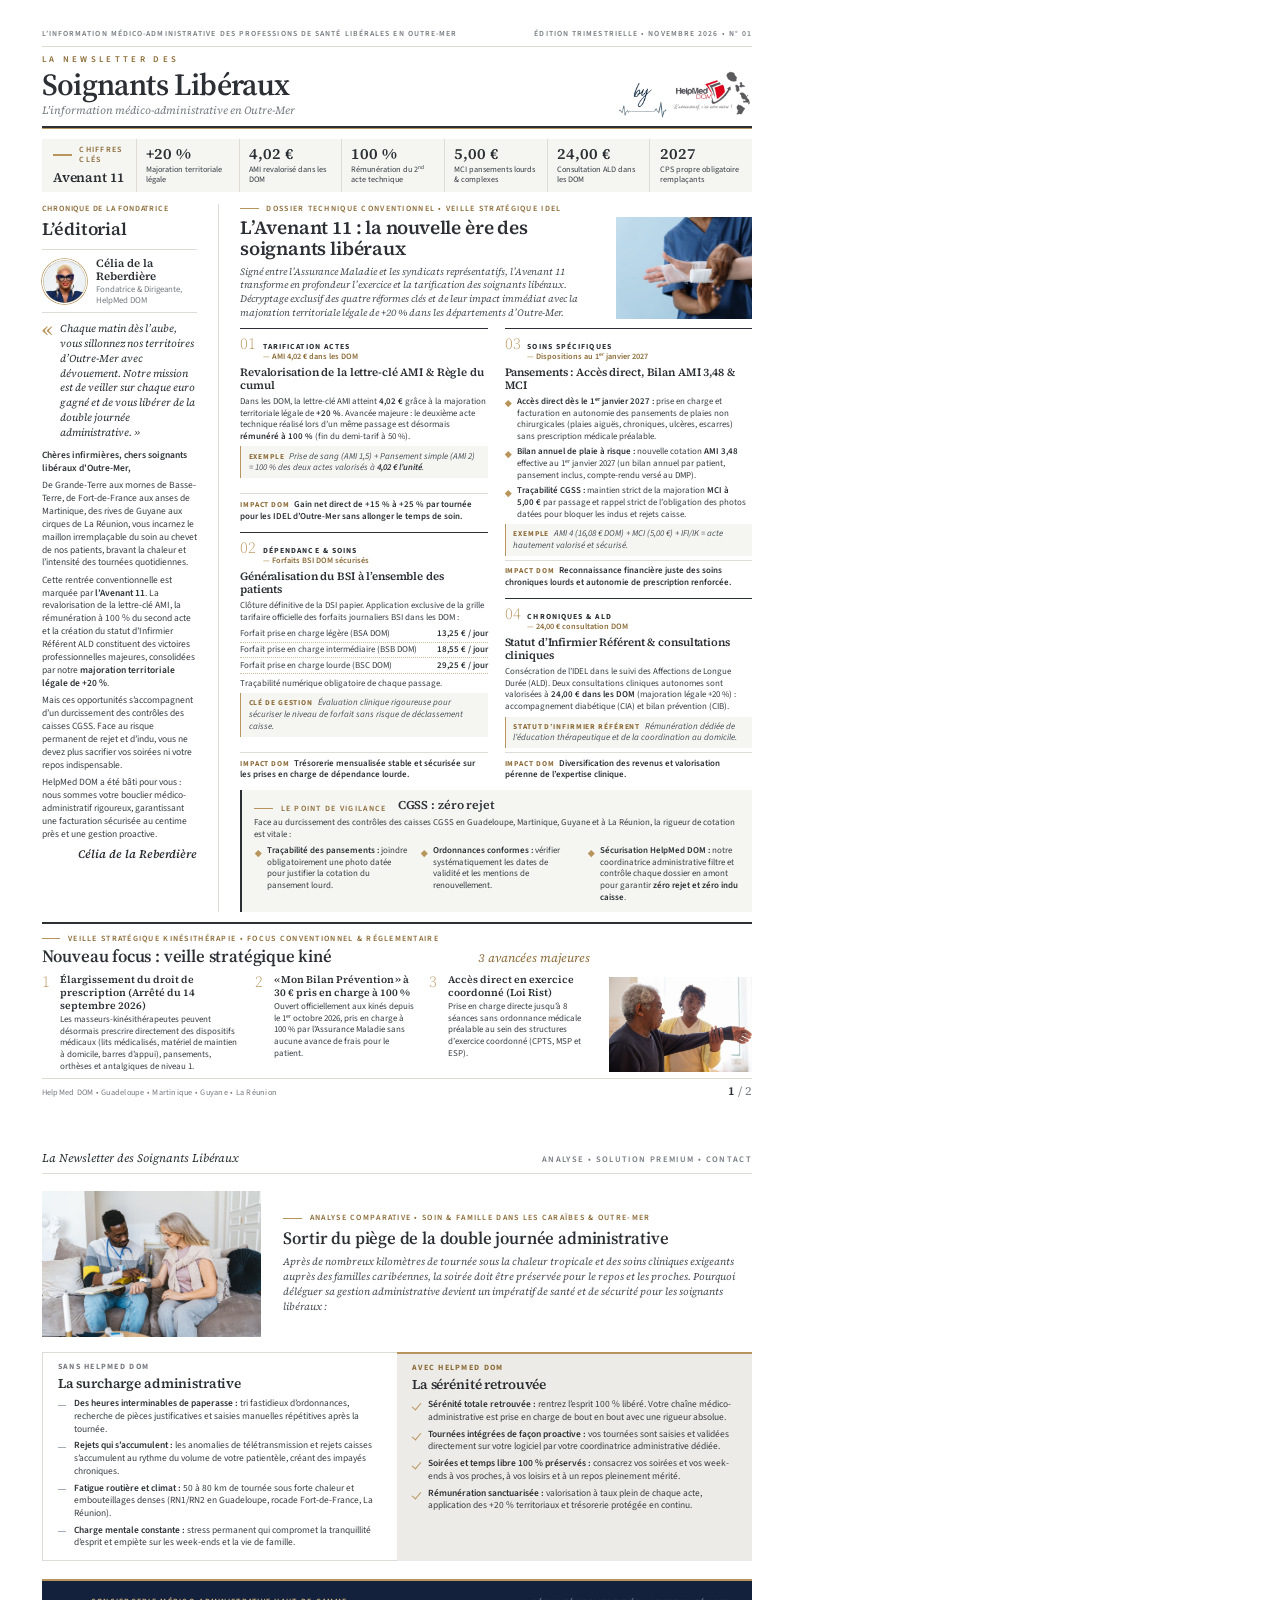
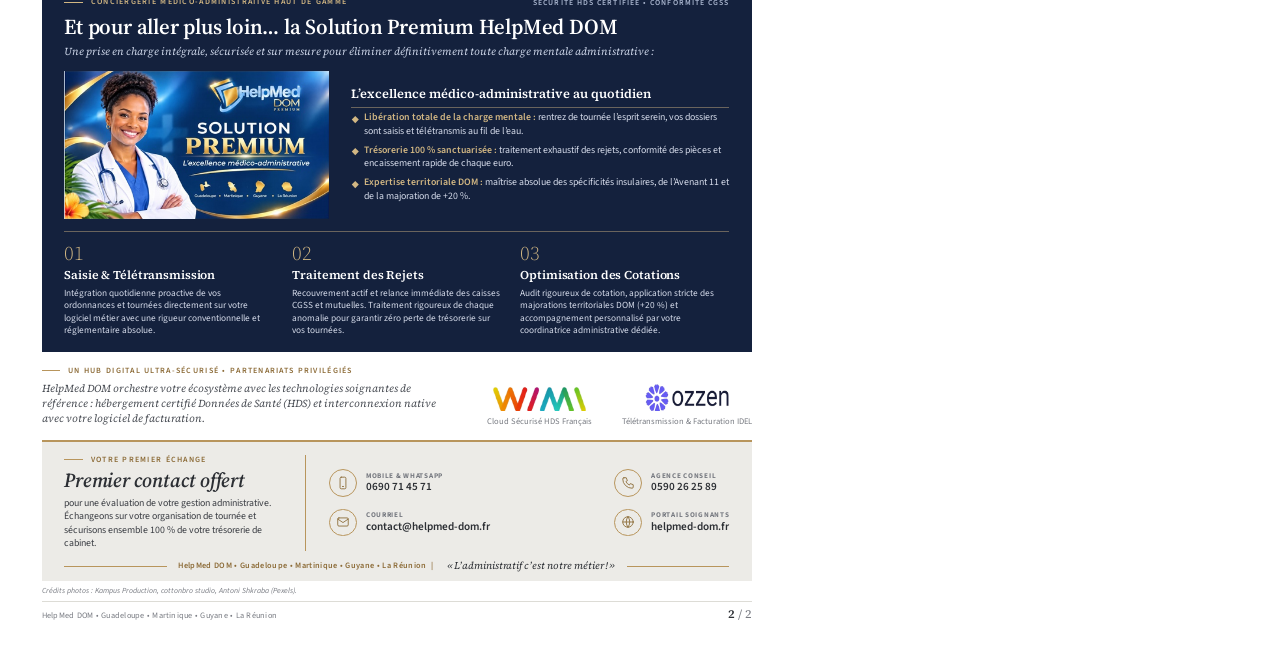
==== newsletter/index-2p.html @ 453182b9 "Newsletter : majorité de personnes noires sur les photos, version 2 pages - Photos kiné et domicile " ====
<!doctype html>
<html lang="fr">
<head>
<meta charset="utf-8">
<title>Newsletter HelpMed DOM — Édition Spéciale N° 01 : Cap sur l'Avenant 11 (version 2 pages)</title>
<link rel="stylesheet" href="assets/fonts/fonts.css">
<link rel="stylesheet" href="assets/theme.css">
<style>
  /* Version compacte : même charte que la version 4 pages, échelle typographique resserrée. */
  body { font-size: 7.4pt; line-height: 1.38; }
  .page { padding: 8mm 11mm 6.5mm; }
  .np-title, .h-l, .premium h2, .ct-head h2 { font-family: var(--display); }
  .h-l { font-size: 13pt; line-height: 1.12; }
  .lead { font-size: 8pt; line-height: 1.45; }
  .kicker { font-size: 6pt; gap: 2mm; }
  .kicker::before { width: 5mm; }
  .points li { padding-left: 3.4mm; }
  .points li + li { margin-top: 1mm; }
  .points li::before { top: 1.45mm; width: 1.2mm; height: 1.2mm; }
  .rhead { margin-bottom: 4.5mm; }
  .rfoot { padding-top: 1.5mm; font-size: 6.2pt; }
  .gap { flex: none; height: 4mm; }

  /* ---------- page 1 ---------- */
  .topline { display: flex; justify-content: space-between; font: 600 5.8pt/1 var(--sans); letter-spacing: .14em; text-transform: uppercase; color: var(--muted); padding-bottom: 2mm; border-bottom: .5pt solid var(--rule); }
  .nameplate { display: grid; grid-template-columns: 1fr auto; align-items: end; gap: 6mm; padding: 2.6mm 0 2mm; }
  .np-pre { font: 600 6.6pt/1 var(--sans); letter-spacing: .38em; text-transform: uppercase; color: var(--gold); }
  .np-title { font-size: 23pt; line-height: .95; letter-spacing: -.02em; margin-top: 1.4mm; }
  .np-tag { font: italic 400 8.2pt/1.3 var(--serif); color: var(--muted); margin-top: 1.2mm; }
  .nameplate img { height: 13mm; mix-blend-mode: multiply; }
  .np-rule { height: 3.2pt; border-top: 1.6pt solid var(--ink); border-bottom: .5pt solid var(--gold-rule); }

  .p1-main { display: grid; grid-template-columns: 47mm 1fr; gap: 5.5mm; margin-top: 3mm; }
  .edito { display: flex; flex-direction: column; border-right: .5pt solid var(--rule); padding-right: 5.5mm; }
  .edito .kicker { letter-spacing: .1em; }
  .edito .kicker::before { display: none; }
  .edito h2 { font-size: 13pt; margin-top: 1mm; }
  .byline { display: flex; align-items: center; gap: 2.4mm; margin-top: 2mm; padding: 1.8mm 0; border-top: .5pt solid var(--rule); border-bottom: .5pt solid var(--rule); }
  .byline img { width: 12mm; height: 12mm; border-radius: 50%; object-fit: cover; border: 1pt solid #fff; box-shadow: 0 0 0 .6pt var(--gold-rule); }
  .byline b { display: block; font: 600 8.4pt/1.2 var(--serif); }
  .byline span { display: block; font-size: 6.6pt; line-height: 1.25; color: var(--muted); }
  .pull { position: relative; margin: 2.4mm 0 2.2mm; padding-left: 5mm; font: italic 400 7.9pt/1.4 var(--serif); color: var(--ink); }
  .pull::before { content: "«"; position: absolute; left: 0; top: -1.2mm; font: 600 16pt/1 var(--display); color: var(--gold-rule); }
  .pull::after { content: " »"; }
  .edito-body { font-size: 7.15pt; line-height: 1.36; text-align: left; hyphens: auto; hyphenate-limit-chars: 6 3 2; }
  .edito-body p + p { margin-top: 1.1mm; }
  .edito-body .salut { font-weight: 600; color: var(--ink); text-align: left; hyphens: manual; }
  .sign { text-align: right !important; font: italic 600 8.6pt/1.2 var(--serif); color: var(--ink); margin-top: 1.8mm !important; }
  .figs { display: grid; grid-template-columns: 25mm repeat(6, 1fr); margin-top: 2.6mm; background: var(--paper); }
  .figs > div { padding: 1.6mm 2.4mm; border-left: .5pt solid var(--rule); display: flex; flex-direction: column; justify-content: center; }
  .figs .figs-title { border-left: 0; padding-left: 3mm; }
  .figs h3 { font-size: 10pt; margin-top: .8mm; }
  .fig b { font: 600 11.5pt/1 var(--serif); white-space: nowrap; }
  .fig span { font-size: 6.2pt; line-height: 1.22; margin-top: .8mm; }

  .dossier { display: flex; flex-direction: column; min-width: 0; }
  .dossier-head { display: grid; grid-template-columns: 1fr 36mm; gap: 5mm; align-items: end; }
  .dossier-head h2 { font-size: 14pt; line-height: 1.1; margin: 1.2mm 0 1.4mm; }
  .dossier-head .lead { font-size: 7.3pt; line-height: 1.4; }
  .reforms { display: grid; grid-template-columns: 1fr 1fr; gap: 4.5mm; margin-top: 2.4mm; }
  .stack { display: flex; flex-direction: column; gap: 2.6mm; }
  .reform { flex: 1 1 auto; display: flex; flex-direction: column; gap: 1mm; border-top: 1.3pt solid var(--ink); padding-top: 1.5mm; font-size: 6.7pt; line-height: 1.31; }
  .reform-top { display: flex; align-items: baseline; gap: 1.8mm; flex-wrap: wrap; }
  .reform-top .no { font: 300 12pt/1 var(--display); color: var(--gold-rule); }
  .reform-top .lab { font: 700 5.8pt/1.25 var(--sans); letter-spacing: .14em; text-transform: uppercase; color: var(--ink); }
  .reform-top .meta { font: 600 6.2pt/1.25 var(--sans); color: var(--gold); }
  .reform-top .meta::before { content: "— "; color: var(--gold-rule); }
  .reform h3 { font-size: 8.4pt; line-height: 1.18; }
  .reform .ex { background: var(--paper); border-left: 1pt solid var(--gold-rule); padding: 1.1mm 2mm; font-style: italic; color: var(--ink-soft); }
  .reform .ex span, .reform .impact em { font: 700 5.6pt/1.3 var(--sans); font-style: normal; letter-spacing: .12em; text-transform: uppercase; color: var(--gold); margin-right: 1.2mm; }
  .reform .impact { margin-top: auto; padding-top: 1.2mm; border-top: .5pt solid var(--rule); font-weight: 600; color: var(--ink); }
  .tarifs li { display: flex; justify-content: space-between; gap: 2mm; padding: .4mm 0; border-bottom: .5pt dotted #cbbf9f; }
  .tarifs li b { white-space: nowrap; }
  .vigil { margin-top: 2.4mm; background: var(--paper); border-left: 1.6pt solid var(--ink); padding: 2.2mm 3.2mm; font-size: 6.7pt; line-height: 1.31; }
  .vigil-head { display: flex; align-items: baseline; gap: 3mm; }
  .vigil h3 { font-size: 9pt; }
  .vigil > p { margin-top: .8mm; }
  .vigil .points { display: grid; grid-template-columns: repeat(3, 1fr); gap: 3.6mm; margin-top: 1.2mm; }
  .vigil .points li + li { margin-top: 0; }

  .kine { display: grid; grid-template-columns: 1fr 38mm; gap: 5mm; align-items: end; margin-top: 2.8mm; margin-bottom: 1.6mm; padding-top: 2.4mm; border-top: 1.6pt solid var(--ink); }
  .kine-head { display: flex; justify-content: space-between; align-items: baseline; gap: 4mm; margin-top: 1mm; }
  .kine-head .sub { font: italic 400 9pt/1.2 var(--serif); color: var(--gold); white-space: nowrap; }
  .adv { display: grid; grid-template-columns: 1.25fr 1fr 1fr; gap: 3.6mm; margin-top: 1.8mm; font-size: 6.7pt; line-height: 1.31; }
  .adv li { display: grid; grid-template-columns: 4mm 1fr; gap: 1mm; }
  .adv .n { font: 300 12pt/1 var(--display); color: var(--gold-rule); }
  .adv b { display: block; font: 600 7.7pt/1.25 var(--serif); margin-bottom: .5mm; }

  /* ---------- page 2 ---------- */
  .analyse { display: grid; grid-template-columns: 58mm 1fr; gap: 6mm; align-items: center; }
  .analyse h2 { margin: 1.4mm 0 1.6mm; }
  .analyse .lead { font-size: 7.7pt; }
  .compare { display: grid; grid-template-columns: 1fr 1fr; margin-top: 4mm; font-size: 7.1pt; line-height: 1.34; }
  .compare > div { padding: 2.8mm 4mm 3mm; }
  .compare .without { border: .5pt solid var(--rule); border-right: 0; }
  .compare .with { background: var(--panel); border-top: 2pt solid var(--gold-rule); }
  .compare .tag { font: 700 6pt/1 var(--sans); letter-spacing: .16em; text-transform: uppercase; color: var(--muted); }
  .compare .with .tag { color: var(--gold); }
  .compare h3 { font-size: 10pt; margin: 1mm 0 .4mm; }
  .compare li { position: relative; padding-left: 4.2mm; margin-top: 1.1mm; }
  .compare .without li::before { content: ""; position: absolute; left: 0; top: 2mm; width: 2.2mm; height: .8pt; background: #a3aab8; }
  .compare .with li::before { content: ""; position: absolute; left: .5mm; top: .8mm; width: 1.1mm; height: 2.1mm; border-right: 1pt solid var(--gold-rule); border-bottom: 1pt solid var(--gold-rule); transform: rotate(40deg); }

  .premium { margin-top: 4.6mm; background: var(--navy); color: #d6dceb; border-top: 2pt solid var(--gold-rule); padding: 4.4mm 6mm 4mm; }
  .premium .kicker { color: var(--gold-light); }
  .premium .kicker::before { background: var(--gold-light); }
  .premium h2, .premium h3, .premium .ex-title { color: #fff; }
  .premium b { color: var(--gold-light); }
  .pm-head { display: flex; justify-content: space-between; align-items: center; }
  .pm-cert { font: 600 5.8pt/1 var(--sans); letter-spacing: .14em; text-transform: uppercase; color: #aab6cf; }
  .premium h2 { font-size: 16pt; line-height: 1.1; margin-top: 2mm; }
  .premium .lead { color: #c9d2e5; margin-top: 1.4mm; }
  .pm-body { display: grid; grid-template-columns: 70mm 1fr; gap: 6mm; align-items: center; margin-top: 3mm; }
  .pm-body img { width: 100%; height: auto; }
  .ex-title { font: 600 9.4pt/1.25 var(--serif); padding-bottom: 1.4mm; margin-bottom: .8mm; border-bottom: .5pt solid rgba(210,183,131,.45); }
  .premium .points li + li { margin-top: 1.4mm; }
  .premium .points li::before { background: var(--gold-light); }
  .services { display: grid; grid-template-columns: repeat(3, 1fr); gap: 5mm; margin-top: 3.2mm; padding-top: 2.8mm; border-top: .5pt solid rgba(210,183,131,.45); font-size: 7pt; line-height: 1.35; }
  .services .no { font: 300 15pt/1 var(--display); color: var(--gold-light); }
  .services h3 { font-size: 9pt; margin: 1mm 0 .8mm; }

  .partners { padding: 3.6mm 0; }
  .partners-row { display: grid; grid-template-columns: 1fr auto auto; gap: 8mm; align-items: center; margin-top: 1.4mm; }
  .partners p { font: italic 400 8pt/1.42 var(--serif); color: var(--ink-soft); }
  .partners figure { text-align: center; font-size: 6.4pt; line-height: 1.25; color: var(--muted); }
  .partners figure img { height: 8mm; width: auto; margin: 0 auto 1.2mm; mix-blend-mode: multiply; }

  .contact { background: var(--panel); border-top: 2pt solid var(--gold-rule); padding: 3.4mm 6mm 2.6mm; }
  .ct-grid { display: grid; grid-template-columns: 64mm 1fr; gap: 6mm; align-items: center; }
  .ct-head { border-right: .5pt solid var(--gold-rule); padding-right: 5mm; }
  .ct-head h2 { font-size: 15pt; font-style: italic; line-height: 1.1; margin-top: 1.2mm; }
  .ct-head p { margin-top: 1.4mm; }
  .channels { display: grid; grid-template-columns: auto auto; justify-content: space-between; gap: 3mm 5mm; }
  .ch { display: flex; align-items: center; gap: 2.4mm; }
  .ico { flex: none; width: 7.4mm; height: 7.4mm; border: .8pt solid var(--gold-rule); border-radius: 50%; display: flex; align-items: center; justify-content: center; }
  .ico svg { width: 3.7mm; height: 3.7mm; fill: none; stroke: var(--gold); stroke-width: 1.5; stroke-linecap: round; stroke-linejoin: round; }
  .ch i { display: block; font: 700 5.4pt/1.2 var(--sans); font-style: normal; letter-spacing: .1em; text-transform: uppercase; color: var(--muted); }
  .ch b { display: block; font: 600 8.4pt/1.3 var(--sans); color: var(--ink); white-space: nowrap; }
  .signoff { display: flex; align-items: center; gap: 3mm; margin-top: 2.6mm; font: 600 6.2pt/1.3 var(--sans); letter-spacing: .04em; color: var(--gold); white-space: nowrap; }
  .signoff::before, .signoff::after { content: ""; flex: 1; height: .5pt; background: var(--gold-rule); }
  .signoff em { font: italic 400 7.6pt/1 var(--serif); color: var(--ink); letter-spacing: 0; }
  .credits { font-size: 5.8pt; padding-bottom: 1.2mm; }
</style>
</head>
<body>

<!-- ===================== PAGE 1 ===================== -->
<section class="page p1">
  <div class="topline"><span>L'information médico-administrative des professions de santé libérales en Outre-Mer</span><span>Édition trimestrielle • Novembre 2026 • N° 01</span></div>

  <header class="nameplate">
    <div>
      <div class="np-pre">La Newsletter des</div>
      <h1 class="np-title">Soignants Libéraux</h1>
      <div class="np-tag">L'information médico-administrative en Outre-Mer</div>
    </div>
    <img src="assets/logo.png" alt="HelpMed DOM — L'administratif, c'est notre métier !">
  </header>
  <div class="np-rule"></div>
  <div class="figs">
    <div class="figs-title"><div class="kicker">Chiffres clés</div><h3>Avenant 11</h3></div>
    <div class="fig"><b>+20 %</b><span>Majoration territoriale légale</span></div>
    <div class="fig"><b>4,02 €</b><span>AMI revalorisé dans les DOM</span></div>
    <div class="fig"><b>100 %</b><span>Rémunération du 2<sup>nd</sup> acte technique</span></div>
    <div class="fig"><b>5,00 €</b><span>MCI pansements lourds &amp; complexes</span></div>
    <div class="fig"><b>24,00 €</b><span>Consultation ALD dans les DOM</span></div>
    <div class="fig"><b>2027</b><span>CPS propre obligatoire remplaçants</span></div>
  </div>

  <div class="p1-main">
    <article class="edito">
      <div class="kicker">Chronique de la fondatrice</div>
      <h2>L'éditorial</h2>
      <div class="byline">
        <img src="assets/portrait.png" alt="Célia de la Reberdière">
        <div><b>Célia de la Reberdière</b><span>Fondatrice &amp; Dirigeante, HelpMed DOM</span></div>
      </div>
      <blockquote class="pull">Chaque matin dès l'aube, vous sillonnez nos territoires d'Outre-Mer avec dévouement. Notre mission est de veiller sur chaque euro gagné et de vous libérer de la double journée administrative.</blockquote>
      <div class="edito-body">
        <p class="salut">Chères infirmières, chers soignants libéraux d'Outre-Mer,</p>
        <p>De Grande-Terre aux mornes de Basse-Terre, de Fort-de-France aux anses de Martinique, des rives de Guyane aux cirques de La Réunion, vous incarnez le maillon irremplaçable du soin au chevet de nos patients, bravant la chaleur et l'intensité des tournées quotidiennes.</p>
        <p>Cette rentrée conventionnelle est marquée par <b>l'Avenant 11</b>. La revalorisation de la lettre-clé AMI, la rémunération à 100 % du second acte et la création du statut d'Infirmier Référent ALD constituent des victoires professionnelles majeures, consolidées par notre <b>majoration territoriale légale de +20 %</b>.</p>
        <p>Mais ces opportunités s'accompagnent d'un durcissement des contrôles des caisses CGSS. Face au risque permanent de rejet et d'indu, vous ne devez plus sacrifier vos soirées ni votre repos indispensable.</p>
        <p>HelpMed DOM a été bâti pour vous : nous sommes votre bouclier médico-administratif rigoureux, garantissant une facturation sécurisée au centime près et une gestion proactive.</p>
        <p class="sign">Célia de la Reberdière</p>
      </div>
    </article>

    <section class="dossier">
      <header class="dossier-head">
        <div>
          <div class="kicker">Dossier technique conventionnel • Veille stratégique IDEL</div>
          <h2>L'Avenant 11 : la nouvelle ère des soignants libéraux</h2>
          <p class="lead">Signé entre l'Assurance Maladie et les syndicats représentatifs, l'Avenant 11 transforme en profondeur l'exercice et la tarification des soignants libéraux. Décryptage exclusif des quatre réformes clés et de leur impact immédiat avec la majoration territoriale légale de +20 % dans les départements d'Outre-Mer.</p>
        </div>
        <div class="photo r43"><img src="assets/photo-dossier.jpg" alt="Soignante en tenue réalisant un bandage"></div>
      </header>

      <div class="reforms">
        <div class="stack">
          <article class="reform">
            <div class="reform-top"><span class="no">01</span><div><div class="lab">Tarification actes</div><div class="meta">AMI 4,02 € dans les DOM</div></div></div>
            <h3>Revalorisation de la lettre-clé AMI &amp; Règle du cumul</h3>
            <p>Dans les DOM, la lettre-clé AMI atteint <b>4,02 €</b> grâce à la majoration territoriale légale de <b>+20 %</b>. Avancée majeure : le deuxième acte technique réalisé lors d'un même passage est désormais <b>rémunéré à 100 %</b> (fin du demi-tarif à 50 %).</p>
            <p class="ex"><span>Exemple</span>Prise de sang (AMI 1,5) + Pansement simple (AMI 2) = 100 % des deux actes valorisés à <b>4,02 € l'unité</b>.</p>
            <p class="impact"><em>Impact DOM</em>Gain net direct de +15 % à +25 % par tournée pour les IDEL d'Outre-Mer sans allonger le temps de soin.</p>
          </article>
          <article class="reform">
            <div class="reform-top"><span class="no">02</span><div><div class="lab">Dépendance &amp; soins</div><div class="meta">Forfaits BSI DOM sécurisés</div></div></div>
            <h3>Généralisation du BSI à l'ensemble des patients</h3>
            <p>Clôture définitive de la DSI papier. Application exclusive de la grille tarifaire officielle des forfaits journaliers BSI dans les DOM :</p>
            <ul class="tarifs">
              <li><span>Forfait prise en charge légère (BSA DOM)</span><b>13,25 € / jour</b></li>
              <li><span>Forfait prise en charge intermédiaire (BSB DOM)</span><b>18,55 € / jour</b></li>
              <li><span>Forfait prise en charge lourde (BSC DOM)</span><b>29,25 € / jour</b></li>
            </ul>
            <p>Traçabilité numérique obligatoire de chaque passage.</p>
            <p class="ex"><span>Clé de gestion</span>Évaluation clinique rigoureuse pour sécuriser le niveau de forfait sans risque de déclassement caisse.</p>
            <p class="impact"><em>Impact DOM</em>Trésorerie mensualisée stable et sécurisée sur les prises en charge de dépendance lourde.</p>
          </article>
        </div>
        <div class="stack">
          <article class="reform">
            <div class="reform-top"><span class="no">03</span><div><div class="lab">Soins spécifiques</div><div class="meta">Dispositions au 1<sup>er</sup> janvier 2027</div></div></div>
            <h3>Pansements : Accès direct, Bilan AMI 3,48 &amp; MCI</h3>
            <ul class="points">
              <li><b>Accès direct dès le 1<sup>er</sup> janvier 2027 :</b> prise en charge et facturation en autonomie des pansements de plaies non chirurgicales (plaies aiguës, chroniques, ulcères, escarres) sans prescription médicale préalable.</li>
              <li><b>Bilan annuel de plaie à risque :</b> nouvelle cotation <b>AMI 3,48</b> effective au 1<sup>er</sup> janvier 2027 (un bilan annuel par patient, pansement inclus, compte-rendu versé au DMP).</li>
              <li><b>Traçabilité CGSS :</b> maintien strict de la majoration <b>MCI à 5,00 €</b> par passage et rappel strict de l'obligation des photos datées pour bloquer les indus et rejets caisse.</li>
            </ul>
            <p class="ex"><span>Exemple</span>AMI 4 (16,08 € DOM) + MCI (5,00 €) + IFI/IK = acte hautement valorisé et sécurisé.</p>
            <p class="impact"><em>Impact DOM</em>Reconnaissance financière juste des soins chroniques lourds et autonomie de prescription renforcée.</p>
          </article>
          <article class="reform">
            <div class="reform-top"><span class="no">04</span><div><div class="lab">Chroniques &amp; ALD</div><div class="meta">24,00 € consultation DOM</div></div></div>
            <h3>Statut d'Infirmier Référent &amp; consultations cliniques</h3>
            <p>Consécration de l'IDEL dans le suivi des Affections de Longue Durée (ALD). Deux consultations cliniques autonomes sont valorisées à <b>24,00 € dans les DOM</b> (majoration légale +20 %) : accompagnement diabétique (CIA) et bilan prévention (CIB).</p>
            <p class="ex"><span>Statut d'Infirmier Référent</span>Rémunération dédiée de l'éducation thérapeutique et de la coordination au domicile.</p>
            <p class="impact"><em>Impact DOM</em>Diversification des revenus et valorisation pérenne de l'expertise clinique.</p>
          </article>
        </div>
      </div>

      <section class="vigil">
        <div class="vigil-head"><div class="kicker">Le point de vigilance</div><h3>CGSS : zéro rejet</h3></div>
        <p>Face au durcissement des contrôles des caisses CGSS en Guadeloupe, Martinique, Guyane et à La Réunion, la rigueur de cotation est vitale :</p>
        <ul class="points">
          <li><b>Traçabilité des pansements :</b> joindre obligatoirement une photo datée pour justifier la cotation du pansement lourd.</li>
          <li><b>Ordonnances conformes :</b> vérifier systématiquement les dates de validité et les mentions de renouvellement.</li>
          <li><b>Sécurisation HelpMed DOM :</b> notre coordinatrice administrative filtre et contrôle chaque dossier en amont pour garantir <b>zéro rejet et zéro indu caisse</b>.</li>
        </ul>
      </section>
    </section>
  </div>

  <!-- Veille kiné : sous l'intégralité du bloc Avenant 11 -->
  <section class="kine">
    <div>
      <div class="kicker">Veille stratégique kinésithérapie • Focus conventionnel &amp; réglementaire</div>
      <div class="kine-head"><h2 class="h-l">Nouveau focus : veille stratégique kiné</h2><span class="sub">3 avancées majeures</span></div>
      <ol class="adv">
        <li><span class="n">1</span><div><b>Élargissement du droit de prescription (Arrêté du 14 septembre 2026)</b>Les masseurs-kinésithérapeutes peuvent désormais prescrire directement des dispositifs médicaux (lits médicalisés, matériel de maintien à domicile, barres d'appui), pansements, orthèses et antalgiques de niveau 1.</div></li>
        <li><span class="n">2</span><div><b>« Mon Bilan Prévention » à 30 € pris en charge à 100 %</b>Ouvert officiellement aux kinés depuis le 1<sup>er</sup> octobre 2026, pris en charge à 100 % par l'Assurance Maladie sans aucune avance de frais pour le patient.</div></li>
        <li><span class="n">3</span><div><b>Accès direct en exercice coordonné (Loi Rist)</b>Prise en charge directe jusqu'à 8 séances sans ordonnance médicale préalable au sein des structures d'exercice coordonné (CPTS, MSP et ESP).</div></li>
      </ol>
    </div>
    <div class="photo r32"><img src="assets/photo-kine.jpg" alt="Soignante accompagnant un patient âgé dans un exercice de mobilité, à domicile"></div>
  </section>

  <footer class="rfoot"><span>HelpMed DOM • Guadeloupe • Martinique • Guyane • La Réunion</span><span class="num">1 <span>/ 2</span></span></footer>
</section>

<!-- ===================== PAGE 2 ===================== -->
<section class="page p2">
  <div class="rhead"><span class="brand">La Newsletter des Soignants Libéraux</span><span>Analyse • Solution Premium • Contact</span></div>

  <section class="analyse">
    <div class="photo r32"><img src="assets/photo-domicile.jpg" alt="Soignant mesurant la tension d'une patiente à son domicile"></div>
    <div>
      <div class="kicker">Analyse comparative • Soin &amp; famille dans les Caraïbes &amp; Outre-Mer</div>
      <h2 class="h-l">Sortir du piège de la double journée administrative</h2>
      <p class="lead">Après de nombreux kilomètres de tournée sous la chaleur tropicale et des soins cliniques exigeants auprès des familles caribéennes, la soirée doit être préservée pour le repos et les proches. Pourquoi déléguer sa gestion administrative devient un impératif de santé et de sécurité pour les soignants libéraux :</p>
    </div>
  </section>

  <section class="compare">
    <div class="without">
      <div class="tag">Sans HelpMed DOM</div>
      <h3>La surcharge administrative</h3>
      <ul>
        <li><b>Des heures interminables de paperasse :</b> tri fastidieux d'ordonnances, recherche de pièces justificatives et saisies manuelles répétitives après la tournée.</li>
        <li><b>Rejets qui s'accumulent :</b> les anomalies de télétransmission et rejets caisses s'accumulent au rythme du volume de votre patientèle, créant des impayés chroniques.</li>
        <li><b>Fatigue routière et climat :</b> 50 à 80 km de tournée sous forte chaleur et embouteillages denses (RN1/RN2 en Guadeloupe, rocade Fort-de-France, La Réunion).</li>
        <li><b>Charge mentale constante :</b> stress permanent qui compromet la tranquillité d'esprit et empiète sur les week-ends et la vie de famille.</li>
      </ul>
    </div>
    <div class="with">
      <div class="tag">Avec HelpMed DOM</div>
      <h3>La sérénité retrouvée</h3>
      <ul>
        <li><b>Sérénité totale retrouvée :</b> rentrez l'esprit 100 % libéré. Votre chaîne médico-administrative est prise en charge de bout en bout avec une rigueur absolue.</li>
        <li><b>Tournées intégrées de façon proactive :</b> vos tournées sont saisies et validées directement sur votre logiciel par votre coordinatrice administrative dédiée.</li>
        <li><b>Soirées et temps libre 100 % préservés :</b> consacrez vos soirées et vos week-ends à vos proches, à vos loisirs et à un repos pleinement mérité.</li>
        <li><b>Rémunération sanctuarisée :</b> valorisation à taux plein de chaque acte, application des +20 % territoriaux et trésorerie protégée en continu.</li>
      </ul>
    </div>
  </section>

  <section class="premium">
    <div class="pm-head">
      <div class="kicker">Conciergerie médico-administrative haut de gamme</div>
      <div class="pm-cert">Sécurité HDS certifiée • Conformité CGSS</div>
    </div>
    <h2>Et pour aller plus loin... la Solution Premium HelpMed DOM</h2>
    <p class="lead">Une prise en charge intégrale, sécurisée et sur mesure pour éliminer définitivement toute charge mentale administrative :</p>
    <div class="pm-body">
      <img src="assets/premium.png" alt="HelpMed DOM — Solution Premium, l'excellence médico-administrative">
      <div>
        <div class="ex-title">L'excellence médico-administrative au quotidien</div>
        <ul class="points">
          <li><b>Libération totale de la charge mentale :</b> rentrez de tournée l'esprit serein, vos dossiers sont saisis et télétransmis au fil de l'eau.</li>
          <li><b>Trésorerie 100 % sanctuarisée :</b> traitement exhaustif des rejets, conformité des pièces et encaissement rapide de chaque euro.</li>
          <li><b>Expertise territoriale DOM :</b> maîtrise absolue des spécificités insulaires, de l'Avenant 11 et de la majoration de +20 %.</li>
        </ul>
      </div>
    </div>
    <div class="services">
      <div><span class="no">01</span><h3>Saisie &amp; Télétransmission</h3><p>Intégration quotidienne proactive de vos ordonnances et tournées directement sur votre logiciel métier avec une rigueur conventionnelle et réglementaire absolue.</p></div>
      <div><span class="no">02</span><h3>Traitement des Rejets</h3><p>Recouvrement actif et relance immédiate des caisses CGSS et mutuelles. Traitement rigoureux de chaque anomalie pour garantir zéro perte de trésorerie sur vos tournées.</p></div>
      <div><span class="no">03</span><h3>Optimisation des Cotations</h3><p>Audit rigoureux de cotation, application stricte des majorations territoriales DOM (+20 %) et accompagnement personnalisé par votre coordinatrice administrative dédiée.</p></div>
    </div>
  </section>

  <section class="partners">
    <div class="kicker">Un hub digital ultra-sécurisé • Partenariats privilégiés</div>
    <div class="partners-row">
      <p>HelpMed DOM orchestre votre écosystème avec les technologies soignantes de référence : hébergement certifié Données de Santé (HDS) et interconnexion native avec votre logiciel de facturation.</p>
      <figure><img src="assets/wimi.png" alt="WIMI"><figcaption>Cloud Sécurisé HDS Français</figcaption></figure>
      <figure><img src="assets/ozzen.png" alt="ozzen"><figcaption>Télétransmission &amp; Facturation IDEL</figcaption></figure>
    </div>
  </section>

  <section class="contact">
    <div class="ct-grid">
      <div class="ct-head">
        <div class="kicker">Votre premier échange</div>
        <h2>Premier contact offert</h2>
        <p>pour une évaluation de votre gestion administrative. Échangeons sur votre organisation de tournée et sécurisons ensemble 100 % de votre trésorerie de cabinet.</p>
      </div>
      <div class="channels">
        <div class="ch"><span class="ico"><svg viewBox="0 0 24 24"><rect x="7" y="2" width="10" height="20" rx="2"/><path d="M11 18h2"/></svg></span><div><i>Mobile &amp; WhatsApp</i><b>0690 71 45 71</b></div></div>
        <div class="ch"><span class="ico"><svg viewBox="0 0 24 24"><path d="M5 3h4l2 5-2.5 1.5a11 11 0 0 0 6 6L16 13l5 2v4a2 2 0 0 1-2 2A16 16 0 0 1 3 5a2 2 0 0 1 2-2z"/></svg></span><div><i>Agence conseil</i><b>0590 26 25 89</b></div></div>
        <div class="ch"><span class="ico"><svg viewBox="0 0 24 24"><rect x="3" y="5" width="18" height="14" rx="2"/><path d="m3 7 9 6 9-6"/></svg></span><div><i>Courriel</i><b>contact@helpmed-dom.fr</b></div></div>
        <div class="ch"><span class="ico"><svg viewBox="0 0 24 24"><circle cx="12" cy="12" r="9"/><path d="M3 12h18M12 3a14 14 0 0 1 0 18M12 3a14 14 0 0 0 0 18"/></svg></span><div><i>Portail soignants</i><b>helpmed-dom.fr</b></div></div>
      </div>
    </div>
    <div class="signoff">HelpMed DOM • Guadeloupe • Martinique • Guyane • La Réunion &nbsp;|&nbsp; <em>« L'administratif c'est notre métier ! »</em></div>
  </section>

  <p class="credits">Crédits photos : Kampus Production, cottonbro studio, Antoni Shkraba (Pexels).</p>
  <footer class="rfoot"><span>HelpMed DOM • Guadeloupe • Martinique • Guyane • La Réunion</span><span class="num">2 <span>/ 2</span></span></footer>
</section>

<script src="assets/typo.js"></script>
</body>
</html>
---- newsletter/assets/fonts/fonts.css ----
/* Source Serif 4 et Source Sans 3 (SIL Open Font License, voir LICENSE-*.txt),
   figées en instances statiques par tools/make_fonts.py.
   HM Display : grands titres et chiffres (taille optique « display »).
   HM Serif   : intertitres, chapôs, citations (taille optique « texte »).
   HM Sans    : texte courant et étiquettes. */
@font-face { font-family: "HM Display"; font-weight: 300; font-style: normal; src: url(hm-display-300.woff2) format("woff2"); }
@font-face { font-family: "HM Display"; font-weight: 600; font-style: normal; src: url(hm-display-600.woff2) format("woff2"); }
@font-face { font-family: "HM Display"; font-weight: 600; font-style: italic; src: url(hm-display-600-italic.woff2) format("woff2"); }

@font-face { font-family: "HM Serif"; font-weight: 400; font-style: normal; src: url(hm-serif-400.woff2) format("woff2"); }
@font-face { font-family: "HM Serif"; font-weight: 400; font-style: italic; src: url(hm-serif-400-italic.woff2) format("woff2"); }
@font-face { font-family: "HM Serif"; font-weight: 600; font-style: normal; src: url(hm-serif-600.woff2) format("woff2"); }
@font-face { font-family: "HM Serif"; font-weight: 600; font-style: italic; src: url(hm-serif-600-italic.woff2) format("woff2"); }

@font-face { font-family: "HM Sans"; font-weight: 400; font-style: normal; src: url(hm-sans-400.woff2) format("woff2"); }
@font-face { font-family: "HM Sans"; font-weight: 400; font-style: italic; src: url(hm-sans-400-italic.woff2) format("woff2"); }
@font-face { font-family: "HM Sans"; font-weight: 600; font-style: normal; src: url(hm-sans-600.woff2) format("woff2"); }
@font-face { font-family: "HM Sans"; font-weight: 600; font-style: italic; src: url(hm-sans-600-italic.woff2) format("woff2"); }
@font-face { font-family: "HM Sans"; font-weight: 700; font-style: normal; src: url(hm-sans-700.woff2) format("woff2"); }
---- newsletter/assets/theme.css ----
/* Thème commun aux versions 4 pages et 2 pages de la newsletter. */
@page { size: A4; margin: 0; }
:root {
  --ink: #2c2f34;          /* anthracite : titres, texte appuyé */
  --ink-soft: #4a4e55;
  --text: #3a3d43;
  --muted: #777a81;
  --gold: #8c6b37;         /* or lisible sur fond clair (texte) */
  --gold-rule: #b8955c;    /* or des filets et chiffres */
  --paper: #f5f5f2;        /* gris très clair des petits encadrés */
  --panel: #ecebe7;        /* gris clair des grands blocs : une, comparatif, contact */
  --navy: #14213d;         /* bleu nuit réservé à la Solution Premium */
  --gold-light: #d2b783;   /* or sur fond bleu nuit */
  --rule: #dddcd6;
  --display: "HM Display", Georgia, serif;
  --serif: "HM Serif", Georgia, serif;
  --sans: "HM Sans", Arial, sans-serif;
}
* { box-sizing: border-box; margin: 0; padding: 0; }
html { -webkit-print-color-adjust: exact; print-color-adjust: exact; }
body { font-family: var(--sans); font-size: 8.6pt; line-height: 1.45; color: var(--text); background: #fff; font-kerning: normal; }
b, strong { font-weight: 600; color: var(--ink); }
sup { font-size: .68em; line-height: 0; vertical-align: .45em; }
ul, ol { list-style: none; }
img { display: block; }

.page { width: 210mm; height: 297mm; padding: 11mm 14mm 9mm; display: flex; flex-direction: column; overflow: hidden; break-after: page; }
.page:last-child { break-after: auto; }

/* ---------- éléments communs ---------- */
.rhead { display: flex; justify-content: space-between; align-items: baseline; padding-bottom: 2.2mm; border-bottom: .5pt solid var(--rule); margin-bottom: 7mm; font: 600 6.4pt/1 var(--sans); letter-spacing: .16em; text-transform: uppercase; color: var(--muted); }
.rhead .brand { font: italic 400 8.6pt/1 var(--serif); letter-spacing: 0; text-transform: none; color: var(--ink); }
.rfoot { margin-top: auto; padding-top: 2.4mm; border-top: .5pt solid var(--rule); display: flex; justify-content: space-between; align-items: baseline; font: 400 6.8pt/1.2 var(--sans); letter-spacing: .03em; color: var(--muted); }
.rfoot .num { font: 600 9pt/1 var(--serif); color: var(--ink); letter-spacing: 0; }
.rfoot .num span { font-weight: 400; color: var(--muted); }
.credits { margin-top: auto; padding-bottom: 1.6mm; font: italic 400 6.2pt/1.3 var(--sans); color: var(--muted); }
.credits + .rfoot { margin-top: 0; }

.kicker { display: flex; align-items: center; gap: 2.4mm; font: 600 6.6pt/1.25 var(--sans); letter-spacing: .16em; text-transform: uppercase; color: var(--gold); }
.kicker::before { content: ""; flex: none; width: 7mm; height: .8pt; background: var(--gold-rule); }

h1, h2, h3 { font-family: var(--serif); font-weight: 600; color: var(--ink); letter-spacing: -.01em; }
.h-xl { font-size: 25pt; line-height: 1.07; }
.h-l { font-size: 18pt; line-height: 1.12; }
.lead { font: italic 400 9.8pt/1.5 var(--serif); color: var(--ink-soft); }

.photo { position: relative; overflow: hidden; background: var(--paper); }
.photo img { position: absolute; inset: 0; width: 100%; height: 100%; object-fit: cover; }
.r43 { aspect-ratio: 4 / 3; }
.r32 { aspect-ratio: 3 / 2; }

.points li { position: relative; padding-left: 4mm; }
.points li + li { margin-top: 1.6mm; }
.points li::before { content: ""; position: absolute; left: .4mm; top: 1.75mm; width: 1.4mm; height: 1.4mm; background: var(--gold-rule); transform: rotate(45deg); }
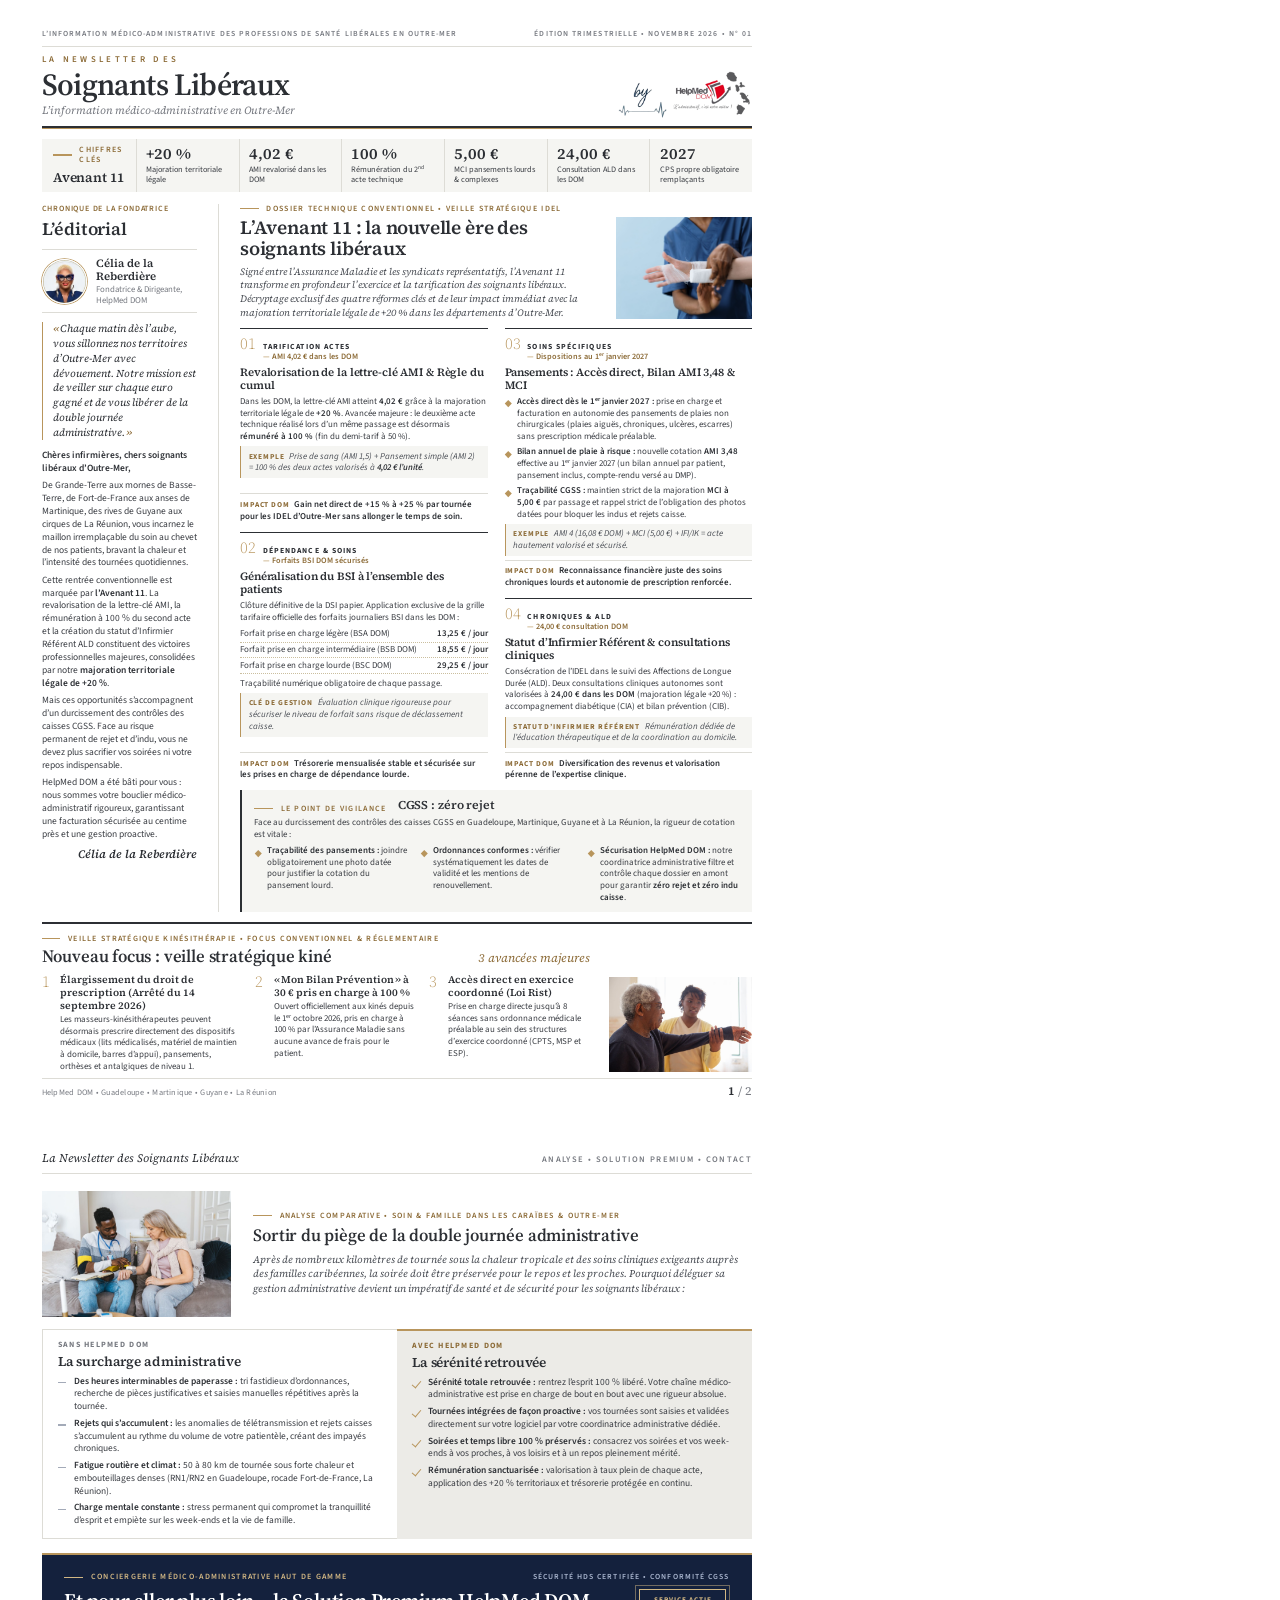
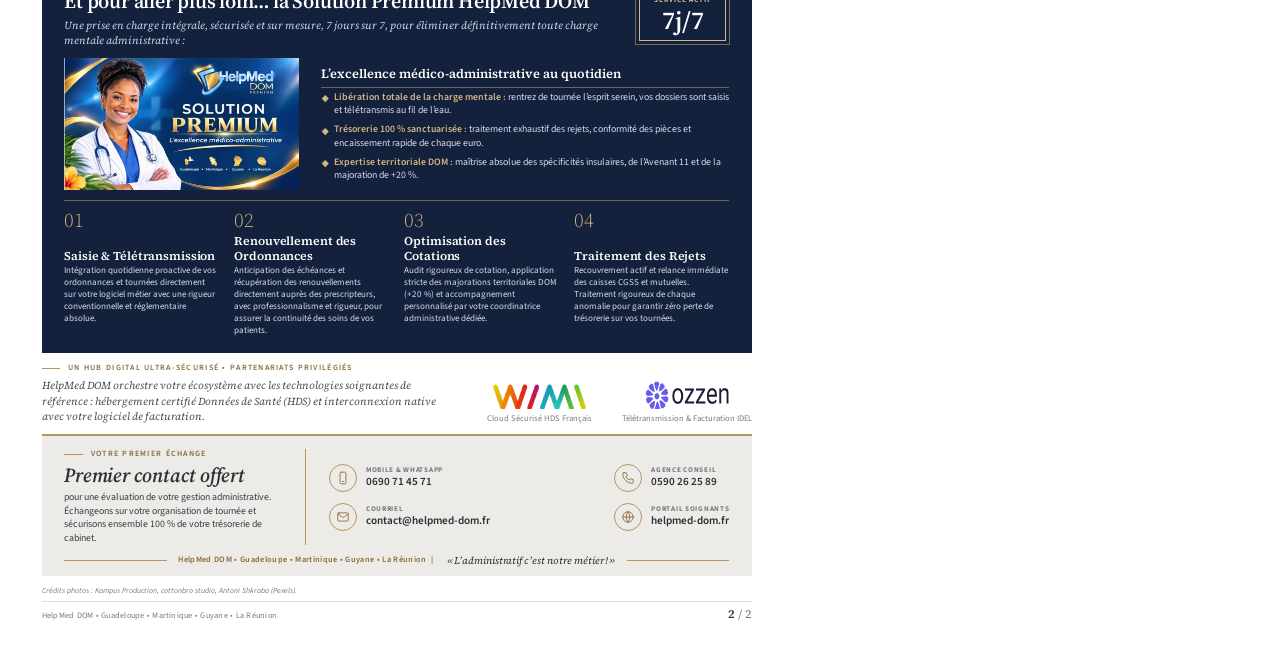
==== commit 0be267a3: "Newsletter : retours de Célia sur la Solution Premium et l'édito - Solution Premium : badge « Servic" ====
--- a/newsletter/index-2p.html
+++ b/newsletter/index-2p.html
@@ -39,9 +39,10 @@
   .byline img { width: 12mm; height: 12mm; border-radius: 50%; object-fit: cover; border: 1pt solid #fff; box-shadow: 0 0 0 .6pt var(--gold-rule); }
   .byline b { display: block; font: 600 8.4pt/1.2 var(--serif); }
   .byline span { display: block; font-size: 6.6pt; line-height: 1.25; color: var(--muted); }
-  .pull { position: relative; margin: 2.4mm 0 2.2mm; padding-left: 5mm; font: italic 400 7.9pt/1.4 var(--serif); color: var(--ink); }
-  .pull::before { content: "«"; position: absolute; left: 0; top: -1.2mm; font: 600 16pt/1 var(--display); color: var(--gold-rule); }
-  .pull::after { content: " »"; }
+  .pull { margin: 2.4mm 0 2.2mm; padding-left: 2.8mm; border-left: 1pt solid var(--gold-rule); font: italic 400 7.9pt/1.4 var(--serif); color: var(--ink); }
+  /* Guillemets ouvrant et fermant identiques, avec espace fine insécable */
+  .pull::before { content: "«\202F"; font-weight: 600; color: var(--gold); }
+  .pull::after { content: "\202F»"; font-weight: 600; color: var(--gold); }
   .edito-body { font-size: 7.15pt; line-height: 1.36; text-align: left; hyphens: auto; hyphenate-limit-chars: 6 3 2; }
   .edito-body p + p { margin-top: 1.1mm; }
   .edito-body .salut { font-weight: 600; color: var(--ink); text-align: left; hyphens: manual; }
@@ -87,10 +88,10 @@
   .adv b { display: block; font: 600 7.7pt/1.25 var(--serif); margin-bottom: .5mm; }
 
   /* ---------- page 2 ---------- */
-  .analyse { display: grid; grid-template-columns: 58mm 1fr; gap: 6mm; align-items: center; }
+  .analyse { display: grid; grid-template-columns: 50mm 1fr; gap: 6mm; align-items: center; }
   .analyse h2 { margin: 1.4mm 0 1.6mm; }
   .analyse .lead { font-size: 7.7pt; }
-  .compare { display: grid; grid-template-columns: 1fr 1fr; margin-top: 4mm; font-size: 7.1pt; line-height: 1.34; }
+  .compare { display: grid; grid-template-columns: 1fr 1fr; margin-top: 3.4mm; font-size: 7.1pt; line-height: 1.34; }
   .compare > div { padding: 2.8mm 4mm 3mm; }
   .compare .without { border: .5pt solid var(--rule); border-right: 0; }
   .compare .with { background: var(--panel); border-top: 2pt solid var(--gold-rule); }
@@ -101,25 +102,29 @@
   .compare .without li::before { content: ""; position: absolute; left: 0; top: 2mm; width: 2.2mm; height: .8pt; background: #a3aab8; }
   .compare .with li::before { content: ""; position: absolute; left: .5mm; top: .8mm; width: 1.1mm; height: 2.1mm; border-right: 1pt solid var(--gold-rule); border-bottom: 1pt solid var(--gold-rule); transform: rotate(40deg); }
 
-  .premium { margin-top: 4.6mm; background: var(--navy); color: #d6dceb; border-top: 2pt solid var(--gold-rule); padding: 4.4mm 6mm 4mm; }
+  .premium { margin-top: 3.8mm; background: var(--navy); color: #d6dceb; border-top: 2pt solid var(--gold-rule); padding: 4.4mm 6mm 4mm; }
   .premium .kicker { color: var(--gold-light); }
   .premium .kicker::before { background: var(--gold-light); }
   .premium h2, .premium h3, .premium .ex-title { color: #fff; }
   .premium b { color: var(--gold-light); }
   .pm-head { display: flex; justify-content: space-between; align-items: center; }
   .pm-cert { font: 600 5.8pt/1 var(--sans); letter-spacing: .14em; text-transform: uppercase; color: #aab6cf; }
-  .premium h2 { font-size: 16pt; line-height: 1.1; margin-top: 2mm; }
+  .premium h2 { font-size: 15.5pt; line-height: 1.1; margin-top: 2mm; }
+  .pm-top { display: grid; grid-template-columns: 1fr auto; gap: 6mm; align-items: center; }
+  .pm-badge { text-align: center; border: .8pt solid var(--gold-light); outline: .4pt solid rgba(210,183,131,.5); outline-offset: .8mm; padding: 1.6mm 3.6mm 1.8mm; margin-right: .8mm; }
+  .pm-badge span { display: block; font: 700 5.4pt/1.2 var(--sans); letter-spacing: .14em; text-transform: uppercase; color: var(--gold-light); }
+  .pm-badge b { display: block; font: 600 19pt/1 var(--display); color: #fff; margin-top: .8mm; }
   .premium .lead { color: #c9d2e5; margin-top: 1.4mm; }
-  .pm-body { display: grid; grid-template-columns: 70mm 1fr; gap: 6mm; align-items: center; margin-top: 3mm; }
+  .pm-body { display: grid; grid-template-columns: 62mm 1fr; gap: 6mm; align-items: center; margin-top: 2.6mm; }
   .pm-body img { width: 100%; height: auto; }
   .ex-title { font: 600 9.4pt/1.25 var(--serif); padding-bottom: 1.4mm; margin-bottom: .8mm; border-bottom: .5pt solid rgba(210,183,131,.45); }
   .premium .points li + li { margin-top: 1.4mm; }
   .premium .points li::before { background: var(--gold-light); }
-  .services { display: grid; grid-template-columns: repeat(3, 1fr); gap: 5mm; margin-top: 3.2mm; padding-top: 2.8mm; border-top: .5pt solid rgba(210,183,131,.45); font-size: 7pt; line-height: 1.35; }
+  .services { display: grid; grid-template-columns: repeat(4, 1fr); gap: 4mm; margin-top: 2.6mm; padding-top: 2.4mm; border-top: .5pt solid rgba(210,183,131,.45); font-size: 6.8pt; line-height: 1.33; }
   .services .no { font: 300 15pt/1 var(--display); color: var(--gold-light); }
-  .services h3 { font-size: 9pt; margin: 1mm 0 .8mm; }
-
-  .partners { padding: 3.6mm 0; }
+  .services h3 { display: flex; align-items: flex-end; font-size: 9pt; line-height: 1.2; min-height: 2.4em; margin: .8mm 0 .6mm; }
+
+  .partners { padding: 2.8mm 0; }
   .partners-row { display: grid; grid-template-columns: 1fr auto auto; gap: 8mm; align-items: center; margin-top: 1.4mm; }
   .partners p { font: italic 400 8pt/1.42 var(--serif); color: var(--ink-soft); }
   .partners figure { text-align: center; font-size: 6.4pt; line-height: 1.25; color: var(--muted); }
@@ -311,8 +316,13 @@
       <div class="kicker">Conciergerie médico-administrative haut de gamme</div>
       <div class="pm-cert">Sécurité HDS certifiée • Conformité CGSS</div>
     </div>
-    <h2>Et pour aller plus loin... la Solution Premium HelpMed DOM</h2>
-    <p class="lead">Une prise en charge intégrale, sécurisée et sur mesure pour éliminer définitivement toute charge mentale administrative :</p>
+    <div class="pm-top">
+      <div>
+        <h2>Et pour aller plus loin... la Solution Premium HelpMed DOM</h2>
+        <p class="lead">Une prise en charge intégrale, sécurisée et sur mesure, 7 jours sur 7, pour éliminer définitivement toute charge mentale administrative :</p>
+      </div>
+      <div class="pm-badge"><span>Service actif</span><b>7j/7</b></div>
+    </div>
     <div class="pm-body">
       <img src="assets/premium.png" alt="HelpMed DOM — Solution Premium, l'excellence médico-administrative">
       <div>
@@ -326,8 +336,9 @@
     </div>
     <div class="services">
       <div><span class="no">01</span><h3>Saisie &amp; Télétransmission</h3><p>Intégration quotidienne proactive de vos ordonnances et tournées directement sur votre logiciel métier avec une rigueur conventionnelle et réglementaire absolue.</p></div>
-      <div><span class="no">02</span><h3>Traitement des Rejets</h3><p>Recouvrement actif et relance immédiate des caisses CGSS et mutuelles. Traitement rigoureux de chaque anomalie pour garantir zéro perte de trésorerie sur vos tournées.</p></div>
+      <div><span class="no">02</span><h3>Renouvellement des Ordonnances</h3><p>Anticipation des échéances et récupération des renouvellements directement auprès des prescripteurs, avec professionnalisme et rigueur, pour assurer la continuité des soins de vos patients.</p></div>
       <div><span class="no">03</span><h3>Optimisation des Cotations</h3><p>Audit rigoureux de cotation, application stricte des majorations territoriales DOM (+20 %) et accompagnement personnalisé par votre coordinatrice administrative dédiée.</p></div>
+      <div><span class="no">04</span><h3>Traitement des Rejets</h3><p>Recouvrement actif et relance immédiate des caisses CGSS et mutuelles. Traitement rigoureux de chaque anomalie pour garantir zéro perte de trésorerie sur vos tournées.</p></div>
     </div>
   </section>
 
